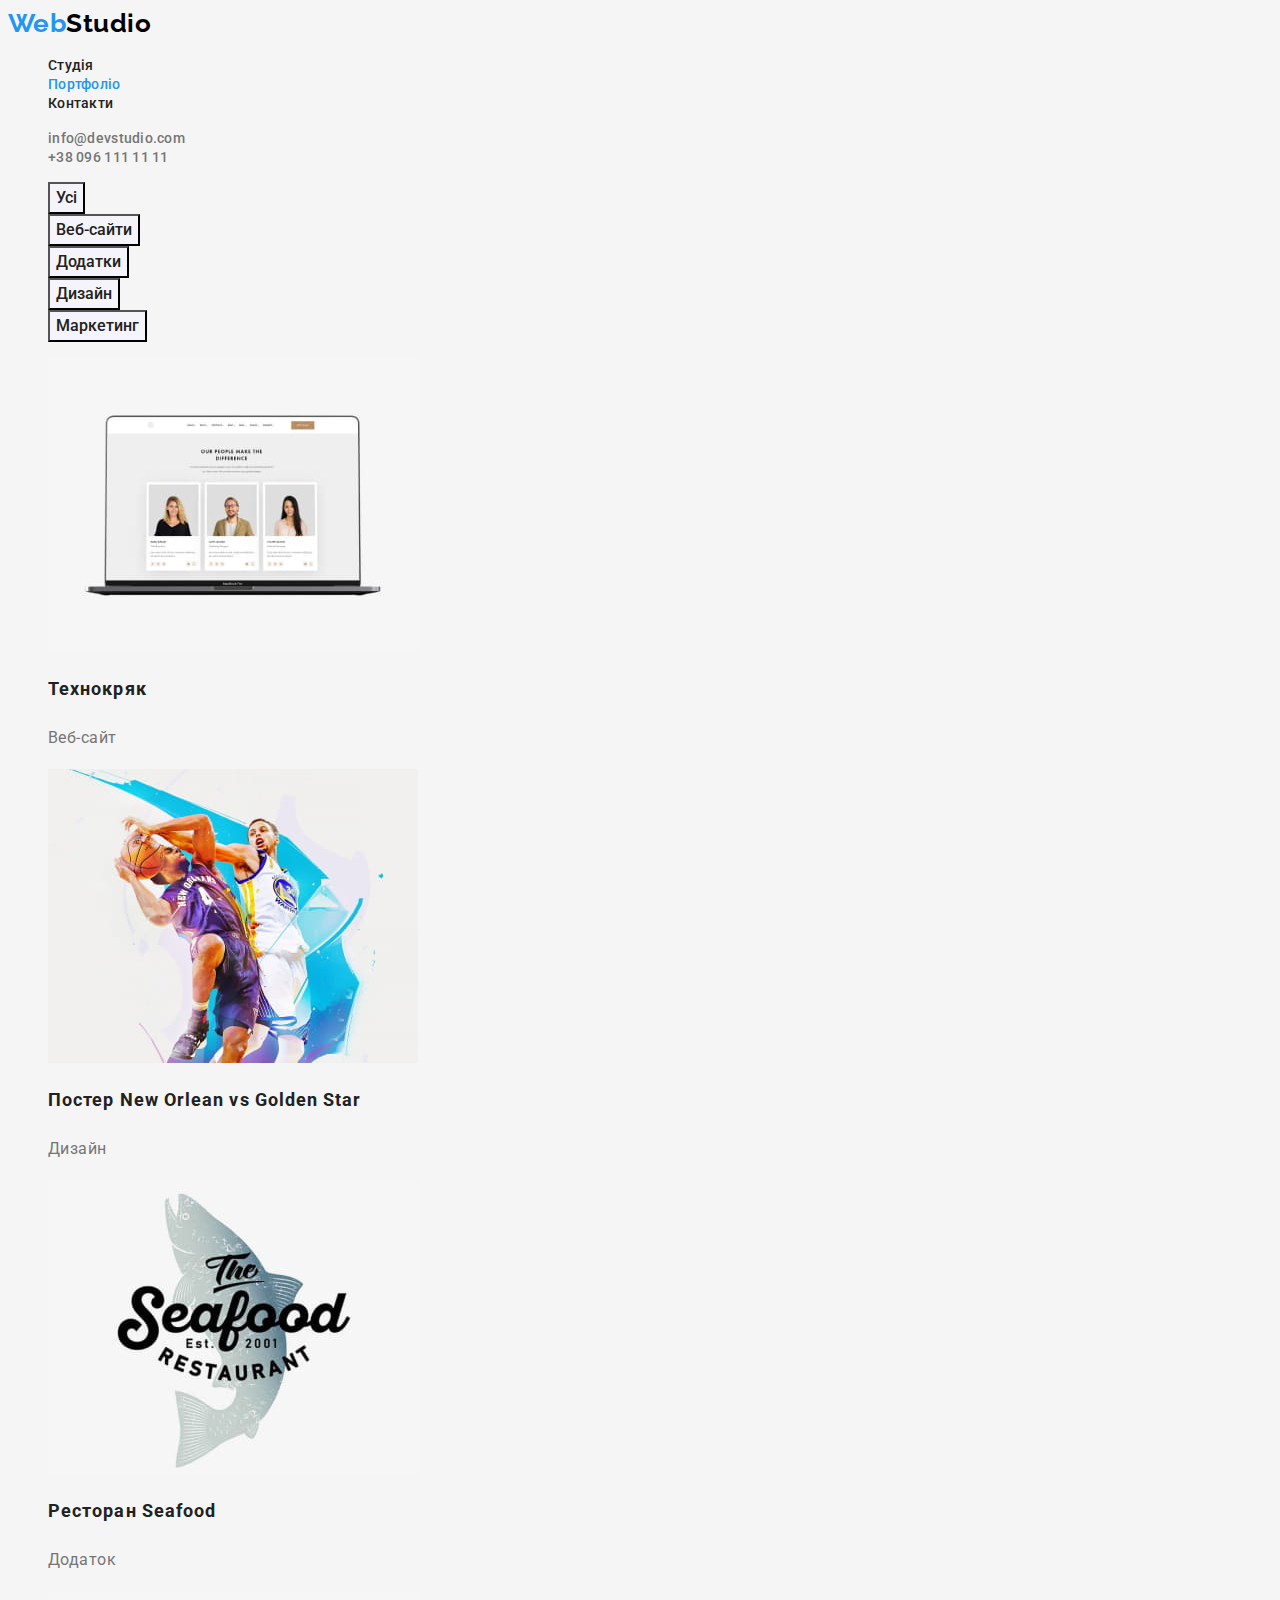
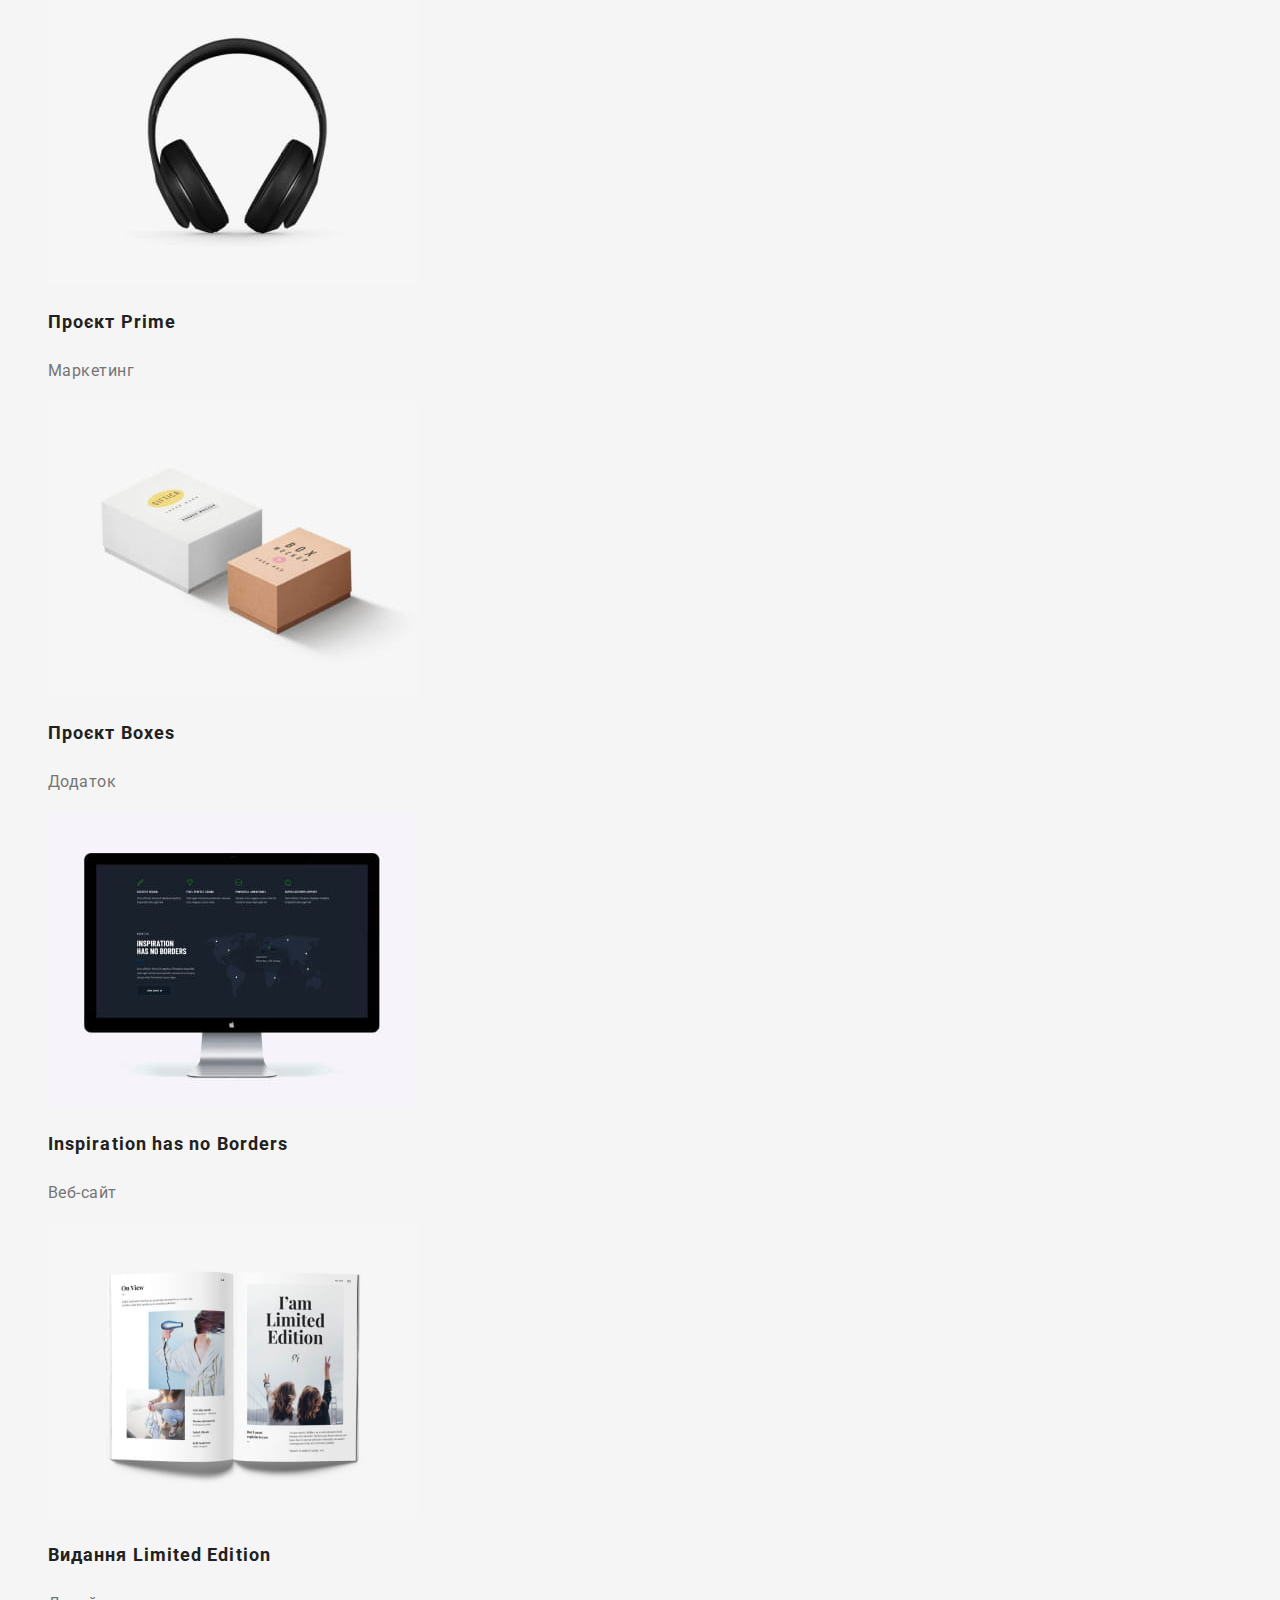
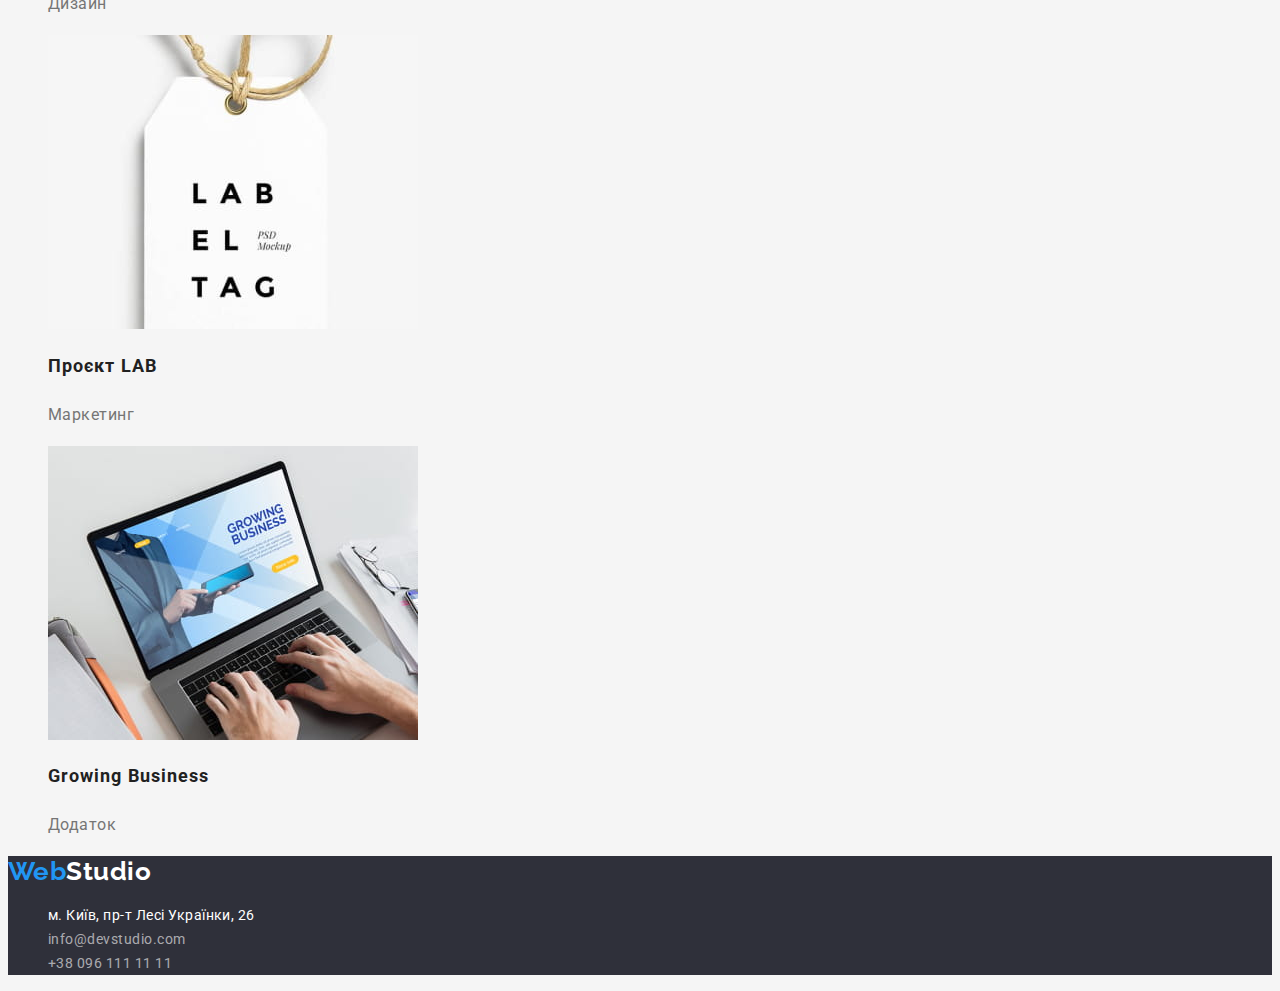
==== portfolio.html @ 8b89dbda "Initial commit" ====
<!DOCTYPE html>
<html lang="uk">
  <head>
    <meta charset="UTF-8" />
    <meta http-equiv="X-UA-Compatible" content="IE=edge" />
    <meta name="viewport" content="width=f, initial-scale=1.0" />
    <title>Document</title>

    <link
      href="https://fonts.googleapis.com/css2?family=Raleway:wght@700&family=Roboto:wght@400;500;700;900&display=swap"
      rel="stylesheet"
    />

    <link rel="stylesheet" href="./css/styles.css" />
  </head>
  <body class="page">
    <!-- header -->
    <header class="header">
      <nav class="header-nav">
        <a class="logo-header link" href="./index.html"
          >Web<span class="logo-black">Studio</span></a
        >

        <ul class="header-nav-list list">
          <li class="header-nav-item">
            <a class="header-nav-link link" href="./index.html">Студія</a>
          </li>
          <li class="header-nav-item">
            <a class="header-nav-link link current" href="./portfolio.html">Портфоліо</a>
          </li>
          <li class="header-nav-item">
            <a class="header-nav-link link" href="">Контакти</a>
          </li>
        </ul>
      </nav>

      <ul class="header-contact-list list">
        <li class="header-contact-item">
          <a class="header-contact-link link" href="info@devstudio.com">info@devstudio.com</a>
        </li>
        <li class="header-contact-item">
          <a class="header-contact-link link" href="tel:+380961111111">+38 096 111 11 11</a>
        </li>
      </ul>
    </header>

    <!-- main -->

    <main>
      <section class="portfolio-section">
        <h1 class="visually-hidden">Портфоліо</h1>
        <ul class="portfolio-btn-list list">
          <li class="portfolio-btn-item">
            <button class="portfolio-btn" type="button">Усі</button>
          </li>
          <li class="portfolio-btn-item">
            <button class="portfolio-btn" type="button">Веб-сайти</button>
          </li>
          <li class="portfolio-btn-item">
            <button class="portfolio-btn" type="button">Додатки</button>
          </li>
          <li class="portfolio-btn-item">
            <button class="portfolio-btn" type="button">Дизайн</button>
          </li>
          <li class="portfolio-btn-item">
            <button class="portfolio-btn" type="button">Маркетинг</button>
          </li>
        </ul>
        <ul class="portfolio-list list">
          <li class="portfolio-item">
            <img
              src="./images/portfolio/img-1.jpg"
              alt="Відкритий ноутбук з сайтом Технокряк"
              width="370"
              height="294"
            />
            <h2 class="portfolio-list-titel">Технокряк</h2>
            <p class="portfolio-list-text">Веб-сайт</p>
          </li>
          <li class="portfolio-item">
            <img
              src="./images/portfolio/img-2.jpg"
              alt="Хлопці грають в баскетбол"
              width="370"
              height="294"
            />
            <h2 class="portfolio-list-titel">Постер New Orlean vs Golden Star</h2>
            <p class="portfolio-list-text">Дизайн</p>
          </li>
          <li class="portfolio-item">
            <img
              src="./images/portfolio/img-3.jpg"
              alt="Логотип ресторану Seafood"
              width="370"
              height="294"
            />
            <h2 class="portfolio-list-titel">Ресторан Seafood</h2>
            <p class="portfolio-list-text">Додаток</p>
          </li>
          <li class="portfolio-item">
            <img
              src="./images/portfolio/img-4.jpg"
              alt="Чорні навушники"
              width="370"
              height="294"
            />
            <h2 class="portfolio-list-titel">Проєкт Prime</h2>
            <p class="portfolio-list-text">Маркетинг</p>
          </li>
          <li class="portfolio-item">
            <img src="./images/portfolio/img-5.jpg" alt="Дві коробки" width="370" height="294" />
            <h2 class="portfolio-list-titel">Проєкт Boxes</h2>
            <p class="portfolio-list-text">Додаток</p>
          </li>
          <li class="portfolio-item">
            <img
              src="./images/portfolio/img-6.jpg"
              alt="Монітор для компютера"
              width="370"
              height="294"
            />
            <h2 class="portfolio-list-titel">Inspiration has no Borders</h2>
            <p class="portfolio-list-text">Веб-сайт</p>
          </li>
          <li class="portfolio-item">
            <img
              src="./images/portfolio/img-7.jpg"
              alt="Відкритий журнал"
              width="370"
              height="294"
            />
            <h2 class="portfolio-list-titel">Видання Limited Edition</h2>
            <p class="portfolio-list-text">Дизайн</p>
          </li>
          <li class="portfolio-item">
            <img src="./images/portfolio/img-8.jpg" alt="Бірка" width="370" height="294" />
            <h2 class="portfolio-list-titel">Проєкт LAB</h2>
            <p class="portfolio-list-text">Маркетинг</p>
          </li>
          <li class="portfolio-item">
            <img
              src="./images/portfolio/img-9.jpg"
              alt="Чоловік працює на макбук"
              width="370"
              height="294"
            />
            <h2 class="portfolio-list-titel">Growing Business</h2>
            <p class="portfolio-list-text">Додаток</p>
          </li>
        </ul>
      </section>
    </main>

    <!-- footer -->

    <footer class="footer">
      <a class="logo-footer link" href="./index.html">Web<span class="logo-white">Studio</span></a>
      <address class="footer-contact">
        <ul class="footer-contact-list list">
          <li class="footer-contact-item">
            <a
              class="footer-contact-link address-link"
              href="https://goo.gl/maps/rwggJUQYhm4si4AN7"
              target="_blank"
              rel="noopener  noreferrer"
              >м. Київ, пр-т Лесі Українки, 26</a
            >
          </li>
          <li class="footer-contact-item">
            <a class="footer-contact-link link" href="info@devstudio.com">info@devstudio.com</a>
          </li>
          <li class="footer-contact-item">
            <a class="footer-contact-link link" href="tel:+380961111111">+38 096 111 11 11</a>
          </li>
        </ul>
      </address>
    </footer>
  </body>
</html>
---- css/styles.css ----
:root {
  /* Fonts */

  --main-font: 'Roboto', sans-serif;
  --secondary-font: 'Raleway', sans-serif;

  /* Text colors */

  --main-txt-cl: #757575;
  --titel-txt-cl: #212121;
  --accent-color: #2196f3;
  --black-logo-color: #000000;
  --white-text-color: #ffffff;
  --footer-text-color: #ffffff99;

  /* Background colors */
  --accent-bg-cl: #2f303a;
  --background-white-color: #f5f5f5;
  --background-lite-color: #f5f4fa;
}

.page {
  font-family: var(--main-font);
  letter-spacing: 0.03em;
  color: var(--titel-txt-cl);
  background-color: var(--background-white-color);
}

/* Прибираємо крапки зі списків */
.list {
  list-style: none;
}

/* Прибираєм підкреслення  */
.link {
  text-decoration: none;
}

/* Header */

.logo-header {
  font-family: var(--secondary-font);
  font-weight: 700;
  font-size: 26px;
  line-height: calc(31 / 26);
  color: var(--accent-color);
}

.logo-black {
  color: var(--black-logo-color);
}

.header-nav-link {
  font-weight: 500;
  font-size: 14px;
  line-height: calc(16 / 14);
  letter-spacing: 0.02em;
  color: var(--titel-txt-cl);
}

.header-contact-link {
  font-weight: 500;
  font-size: 14px;
  line-height: calc(16 / 14);
  letter-spacing: 0.02em;
  color: var(--main-txt-cl);
}

.header-nav-link:hover,
.header-nav-link:focus,
.header-contact-link:hover,
.header-contact-link:focus {
  color: var(--accent-color);
}

.header-nav-list .current {
  color: var(--accent-color);
}

/* main */

/* hero */
.hero {
  background-color: var(--accent-bg-cl);
}

.hero-title {
  font-weight: 900;
  font-size: 44px;
  line-height: calc(60 / 44);
  text-align: center;
  letter-spacing: 0.06em;
  text-transform: uppercase;
  color: var(--white-text-color);
}

.hero-btn {
  font-family: inherit;
  font-weight: 700;
  font-size: 16px;
  line-height: calc(30 / 16);
  letter-spacing: 0.06em;
  background-color: var(--accent-color);
  color: var(--white-text-color);
  cursor: pointer;
}

.hero-btn:hover,
.hero-btn:focus {
  background-color: var(--white-text-color);
  color: var(--accent-color);
}

/* Features */

.visually-hidden {
  position: absolute;
  width: 1px;
  height: 1px;
  margin: -1px;
  border: 0;
  padding: 0;

  white-space: nowrap;
  clip-path: inset(100%);
  clip: rect(0 0 0 0);
  overflow: hidden;
}

.features-titel {
  font-weight: 700;
  font-size: 14px;
  line-height: calc(16 / 14);
  text-transform: uppercase;
}

.features-text {
  font-size: 14px;
  line-height: calc(24 / 14);
  color: var(--main-txt-cl);
}

/* Work */

.work-titel {
  font-weight: 700;
  font-size: 36px;
  line-height: calc(42 / 36);
  color: var(--titel-txt-cl);
}

/* Team */

.section-title {
  font-weight: 700;
  font-size: 36px;
  line-height: calc(42 / 36);
  color: var(--titel-txt-cl);
}

.team-title {
  font-weight: 500;
  font-size: 16px;
  line-height: calc(19 / 16);
  color: var(--titel-txt-cl);
}

.team-text {
  line-height: calc(19 / 16);
  color: var(--main-txt-cl);
}

/* -----portfolio----- */

.portfolio-btn {
  font-family: inherit;
  font-weight: 500;
  font-size: 16px;
  line-height: calc(26 / 16);
  color: var(--titel-txt-cl);
  background-color: var(--background-lite-color);
  cursor: pointer;
}

.portfolio-btn:hover,
.portfolio-btn:focus {
  background-color: var(--accent-color);
  color: var(--white-text-color);
}

.portfolio-list-titel {
  font-weight: 700;
  font-size: 18px;
  line-height: calc(36 / 18);
  letter-spacing: 0.06em;
  color: var(--titel-txt-cl);
}

.portfolio-list-text {
  line-height: calc(30 / 16);
  color: var(--main-txt-cl);
}

/* -----footer------ */
.footer {
  background-color: var(--accent-bg-cl);
}

address {
  font-style: normal;
}

.logo-footer {
  font-family: var(--secondary-font);
  font-weight: 700;
  font-size: 26px;
  line-height: calc(31 / 26);
  color: var(--accent-color);
}

.logo-white {
  color: var(--white-text-color);
}

.footer-contact-link {
  font-size: 14px;
  line-height: calc(24 / 14);

  color: var(--footer-text-color);
}

.address-link {
  font-size: 14px;
  line-height: calc(24 / 14);
  text-decoration: none;
  color: var(--white-text-color);
}

.footer-contact-link:hover,
.footer-contact-link:focus {
  color: var(--accent-color);
}
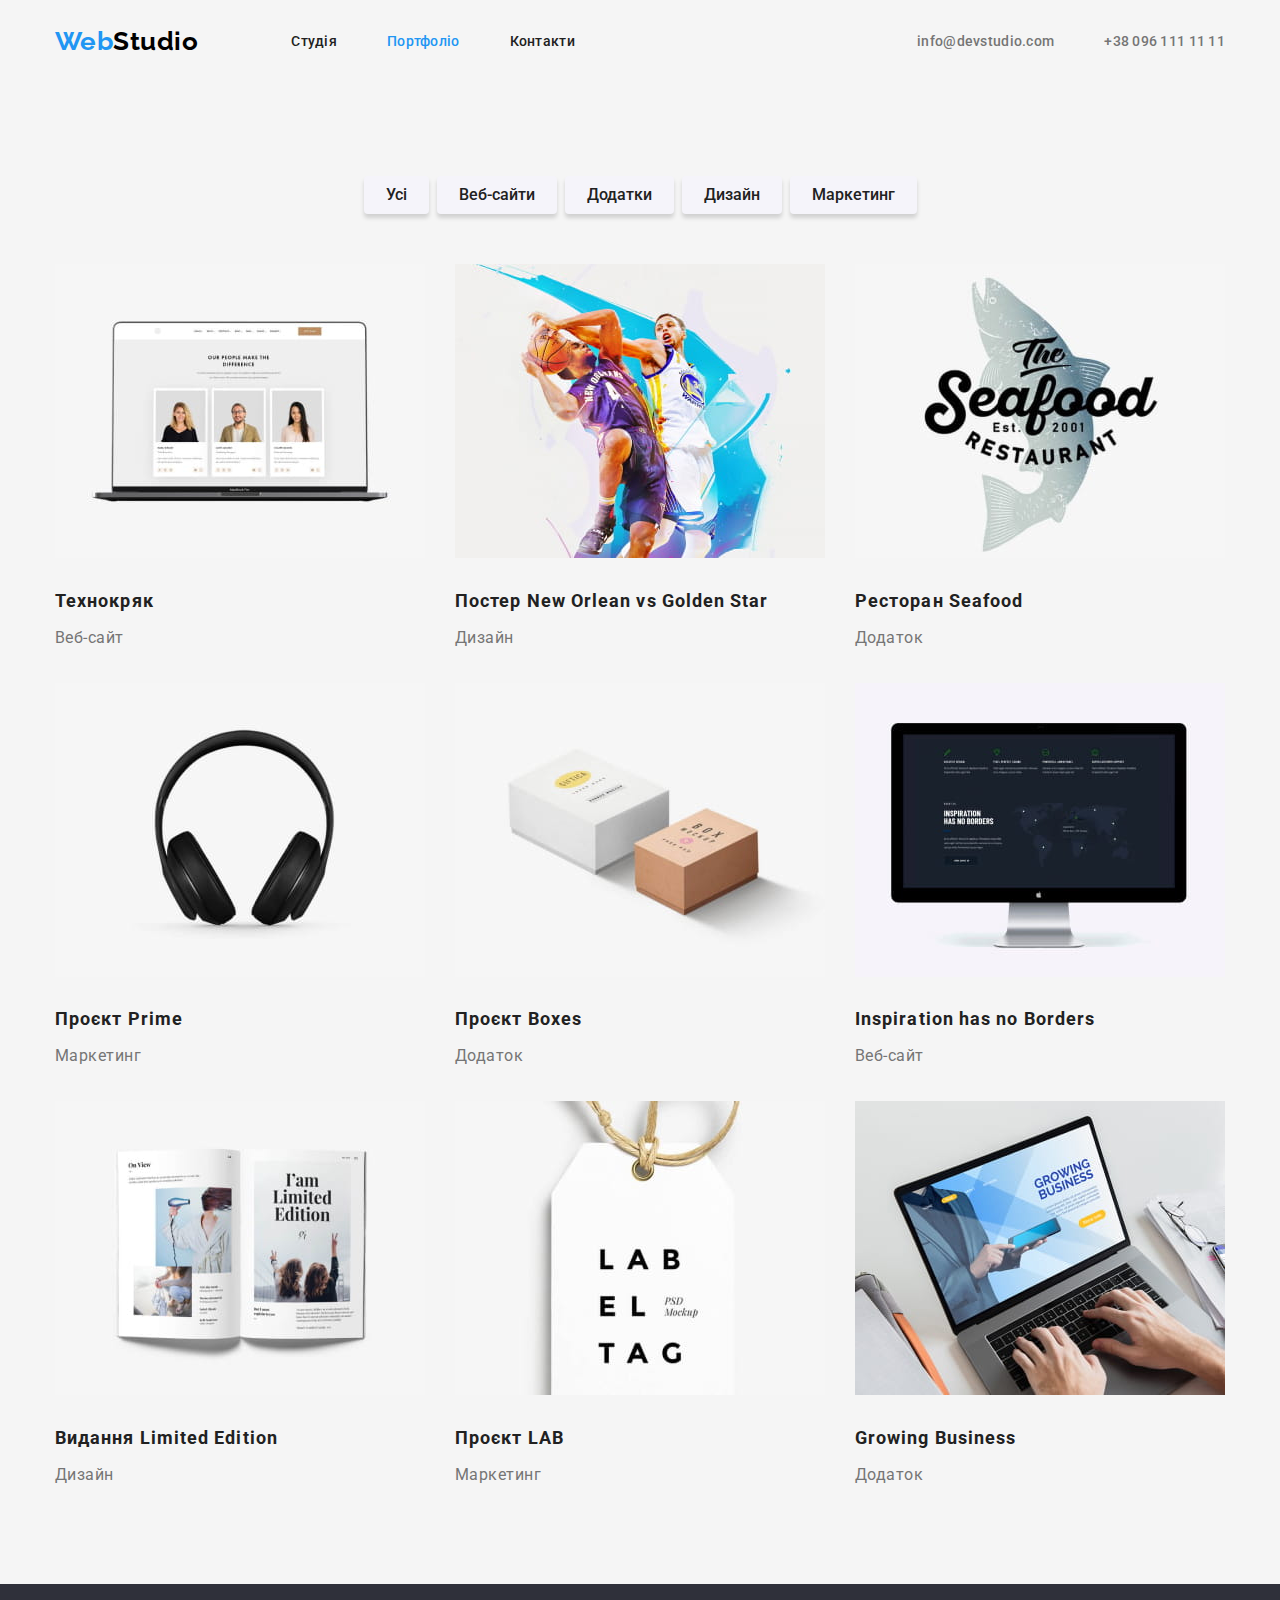
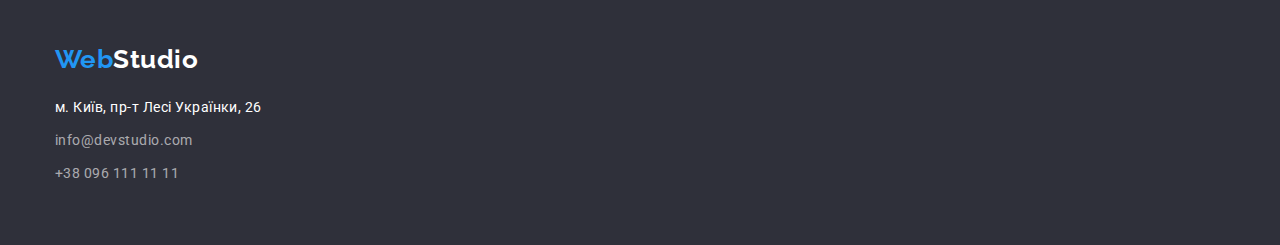
==== commit 7f7ca0a1: "Completed homework #3" ====
--- a/portfolio.html
+++ b/portfolio.html
@@ -11,169 +11,179 @@
       rel="stylesheet"
     />
 
+    <link rel="stylesheet" href="css/modern-normalize.css" />
+
     <link rel="stylesheet" href="./css/styles.css" />
   </head>
   <body class="page">
     <!-- header -->
     <header class="header">
-      <nav class="header-nav">
-        <a class="logo-header link" href="./index.html"
-          >Web<span class="logo-black">Studio</span></a
-        >
+      <div class="container header-container">
+        <nav class="header-nav">
+          <a class="logo-header link" href="./index.html"
+            >Web<span class="logo-black">Studio</span></a
+          >
 
-        <ul class="header-nav-list list">
-          <li class="header-nav-item">
-            <a class="header-nav-link link" href="./index.html">Студія</a>
+          <ul class="header-nav-list list">
+            <li class="header-nav-item">
+              <a class="header-nav-link link" href="./index.html">Студія</a>
+            </li>
+            <li class="header-nav-item">
+              <a class="header-nav-link link current" href="./portfolio.html">Портфоліо</a>
+            </li>
+            <li class="header-nav-item">
+              <a class="header-nav-link link" href="">Контакти</a>
+            </li>
+          </ul>
+        </nav>
+
+        <ul class="header-contact-list list">
+          <li class="header-contact-item">
+            <a class="header-contact-link link" href="info@devstudio.com">info@devstudio.com</a>
           </li>
-          <li class="header-nav-item">
-            <a class="header-nav-link link current" href="./portfolio.html">Портфоліо</a>
-          </li>
-          <li class="header-nav-item">
-            <a class="header-nav-link link" href="">Контакти</a>
+          <li class="header-contact-item">
+            <a class="header-contact-link link" href="tel:+380961111111">+38 096 111 11 11</a>
           </li>
         </ul>
-      </nav>
-
-      <ul class="header-contact-list list">
-        <li class="header-contact-item">
-          <a class="header-contact-link link" href="info@devstudio.com">info@devstudio.com</a>
-        </li>
-        <li class="header-contact-item">
-          <a class="header-contact-link link" href="tel:+380961111111">+38 096 111 11 11</a>
-        </li>
-      </ul>
+      </div>
     </header>
 
     <!-- main -->
 
     <main>
       <section class="portfolio-section">
-        <h1 class="visually-hidden">Портфоліо</h1>
-        <ul class="portfolio-btn-list list">
-          <li class="portfolio-btn-item">
-            <button class="portfolio-btn" type="button">Усі</button>
-          </li>
-          <li class="portfolio-btn-item">
-            <button class="portfolio-btn" type="button">Веб-сайти</button>
-          </li>
-          <li class="portfolio-btn-item">
-            <button class="portfolio-btn" type="button">Додатки</button>
-          </li>
-          <li class="portfolio-btn-item">
-            <button class="portfolio-btn" type="button">Дизайн</button>
-          </li>
-          <li class="portfolio-btn-item">
-            <button class="portfolio-btn" type="button">Маркетинг</button>
-          </li>
-        </ul>
-        <ul class="portfolio-list list">
-          <li class="portfolio-item">
-            <img
-              src="./images/portfolio/img-1.jpg"
-              alt="Відкритий ноутбук з сайтом Технокряк"
-              width="370"
-              height="294"
-            />
-            <h2 class="portfolio-list-titel">Технокряк</h2>
-            <p class="portfolio-list-text">Веб-сайт</p>
-          </li>
-          <li class="portfolio-item">
-            <img
-              src="./images/portfolio/img-2.jpg"
-              alt="Хлопці грають в баскетбол"
-              width="370"
-              height="294"
-            />
-            <h2 class="portfolio-list-titel">Постер New Orlean vs Golden Star</h2>
-            <p class="portfolio-list-text">Дизайн</p>
-          </li>
-          <li class="portfolio-item">
-            <img
-              src="./images/portfolio/img-3.jpg"
-              alt="Логотип ресторану Seafood"
-              width="370"
-              height="294"
-            />
-            <h2 class="portfolio-list-titel">Ресторан Seafood</h2>
-            <p class="portfolio-list-text">Додаток</p>
-          </li>
-          <li class="portfolio-item">
-            <img
-              src="./images/portfolio/img-4.jpg"
-              alt="Чорні навушники"
-              width="370"
-              height="294"
-            />
-            <h2 class="portfolio-list-titel">Проєкт Prime</h2>
-            <p class="portfolio-list-text">Маркетинг</p>
-          </li>
-          <li class="portfolio-item">
-            <img src="./images/portfolio/img-5.jpg" alt="Дві коробки" width="370" height="294" />
-            <h2 class="portfolio-list-titel">Проєкт Boxes</h2>
-            <p class="portfolio-list-text">Додаток</p>
-          </li>
-          <li class="portfolio-item">
-            <img
-              src="./images/portfolio/img-6.jpg"
-              alt="Монітор для компютера"
-              width="370"
-              height="294"
-            />
-            <h2 class="portfolio-list-titel">Inspiration has no Borders</h2>
-            <p class="portfolio-list-text">Веб-сайт</p>
-          </li>
-          <li class="portfolio-item">
-            <img
-              src="./images/portfolio/img-7.jpg"
-              alt="Відкритий журнал"
-              width="370"
-              height="294"
-            />
-            <h2 class="portfolio-list-titel">Видання Limited Edition</h2>
-            <p class="portfolio-list-text">Дизайн</p>
-          </li>
-          <li class="portfolio-item">
-            <img src="./images/portfolio/img-8.jpg" alt="Бірка" width="370" height="294" />
-            <h2 class="portfolio-list-titel">Проєкт LAB</h2>
-            <p class="portfolio-list-text">Маркетинг</p>
-          </li>
-          <li class="portfolio-item">
-            <img
-              src="./images/portfolio/img-9.jpg"
-              alt="Чоловік працює на макбук"
-              width="370"
-              height="294"
-            />
-            <h2 class="portfolio-list-titel">Growing Business</h2>
-            <p class="portfolio-list-text">Додаток</p>
-          </li>
-        </ul>
+        <div class="container">
+          <h1 class="visually-hidden">Портфоліо</h1>
+          <ul class="portfolio-btn-list list">
+            <li class="portfolio-btn-item">
+              <button class="portfolio-btn" type="button">Усі</button>
+            </li>
+            <li class="portfolio-btn-item">
+              <button class="portfolio-btn" type="button">Веб-сайти</button>
+            </li>
+            <li class="portfolio-btn-item">
+              <button class="portfolio-btn" type="button">Додатки</button>
+            </li>
+            <li class="portfolio-btn-item">
+              <button class="portfolio-btn" type="button">Дизайн</button>
+            </li>
+            <li class="portfolio-btn-item">
+              <button class="portfolio-btn" type="button">Маркетинг</button>
+            </li>
+          </ul>
+          <ul class="portfolio-list list">
+            <li class="portfolio-item">
+              <img
+                src="./images/portfolio/img-1.jpg"
+                alt="Відкритий ноутбук з сайтом Технокряк"
+                width="370"
+                height="294"
+              />
+              <h2 class="portfolio-list-titel">Технокряк</h2>
+              <p class="portfolio-list-text">Веб-сайт</p>
+            </li>
+            <li class="portfolio-item">
+              <img
+                src="./images/portfolio/img-2.jpg"
+                alt="Хлопці грають в баскетбол"
+                width="370"
+                height="294"
+              />
+              <h2 class="portfolio-list-titel">Постер New Orlean vs Golden Star</h2>
+              <p class="portfolio-list-text">Дизайн</p>
+            </li>
+            <li class="portfolio-item">
+              <img
+                src="./images/portfolio/img-3.jpg"
+                alt="Логотип ресторану Seafood"
+                width="370"
+                height="294"
+              />
+              <h2 class="portfolio-list-titel">Ресторан Seafood</h2>
+              <p class="portfolio-list-text">Додаток</p>
+            </li>
+            <li class="portfolio-item">
+              <img
+                src="./images/portfolio/img-4.jpg"
+                alt="Чорні навушники"
+                width="370"
+                height="294"
+              />
+              <h2 class="portfolio-list-titel">Проєкт Prime</h2>
+              <p class="portfolio-list-text">Маркетинг</p>
+            </li>
+            <li class="portfolio-item">
+              <img src="./images/portfolio/img-5.jpg" alt="Дві коробки" width="370" height="294" />
+              <h2 class="portfolio-list-titel">Проєкт Boxes</h2>
+              <p class="portfolio-list-text">Додаток</p>
+            </li>
+            <li class="portfolio-item">
+              <img
+                src="./images/portfolio/img-6.jpg"
+                alt="Монітор для компютера"
+                width="370"
+                height="294"
+              />
+              <h2 class="portfolio-list-titel">Inspiration has no Borders</h2>
+              <p class="portfolio-list-text">Веб-сайт</p>
+            </li>
+            <li class="portfolio-item">
+              <img
+                src="./images/portfolio/img-7.jpg"
+                alt="Відкритий журнал"
+                width="370"
+                height="294"
+              />
+              <h2 class="portfolio-list-titel">Видання Limited Edition</h2>
+              <p class="portfolio-list-text">Дизайн</p>
+            </li>
+            <li class="portfolio-item">
+              <img src="./images/portfolio/img-8.jpg" alt="Бірка" width="370" height="294" />
+              <h2 class="portfolio-list-titel">Проєкт LAB</h2>
+              <p class="portfolio-list-text">Маркетинг</p>
+            </li>
+            <li class="portfolio-item">
+              <img
+                src="./images/portfolio/img-9.jpg"
+                alt="Чоловік працює на макбук"
+                width="370"
+                height="294"
+              />
+              <h2 class="portfolio-list-titel">Growing Business</h2>
+              <p class="portfolio-list-text">Додаток</p>
+            </li>
+          </ul>
+        </div>
       </section>
     </main>
 
     <!-- footer -->
 
     <footer class="footer">
-      <a class="logo-footer link" href="./index.html">Web<span class="logo-white">Studio</span></a>
-      <address class="footer-contact">
-        <ul class="footer-contact-list list">
-          <li class="footer-contact-item">
-            <a
-              class="footer-contact-link address-link"
-              href="https://goo.gl/maps/rwggJUQYhm4si4AN7"
-              target="_blank"
-              rel="noopener  noreferrer"
-              >м. Київ, пр-т Лесі Українки, 26</a
-            >
-          </li>
-          <li class="footer-contact-item">
-            <a class="footer-contact-link link" href="info@devstudio.com">info@devstudio.com</a>
-          </li>
-          <li class="footer-contact-item">
-            <a class="footer-contact-link link" href="tel:+380961111111">+38 096 111 11 11</a>
-          </li>
-        </ul>
-      </address>
+      <div class="container">
+        <a class="logo-footer link" href="./index.html"
+          >Web<span class="logo-white">Studio</span></a
+        >
+        <address class="footer-contact">
+          <ul class="footer-contact-list list">
+            <li class="footer-contact-item">
+              <a
+                class="footer-contact-link address-link"
+                href="https://goo.gl/maps/rwggJUQYhm4si4AN7"
+                target="_blank"
+                rel="noopener  noreferrer"
+                >м. Київ, пр-т Лесі Українки, 26</a
+              >
+            </li>
+            <li class="footer-contact-item">
+              <a class="footer-contact-link link" href="info@devstudio.com">info@devstudio.com</a>
+            </li>
+            <li class="footer-contact-item">
+              <a class="footer-contact-link link" href="tel:+380961111111">+38 096 111 11 11</a>
+            </li>
+          </ul>
+        </address>
+      </div>
     </footer>
   </body>
 </html>
--- a/css/styles.css
+++ b/css/styles.css
@@ -26,6 +26,23 @@
   background-color: var(--background-white-color);
 }
 
+/* reset */
+ul {
+  margin: 0;
+  padding: 0;
+  list-style: none;
+}
+
+h1,
+h2,
+h3,
+h4,
+h5,
+h6,
+p {
+  margin: 0;
+}
+
 /* Прибираємо крапки зі списків */
 .list {
   list-style: none;
@@ -36,9 +53,31 @@
   text-decoration: none;
 }
 
+.container {
+  width: 1200px;
+  padding-left: 15px;
+  padding-right: 15px;
+  margin-left: auto;
+  margin-right: auto;
+}
+
+.header-container {
+  display: flex;
+  align-items: center;
+}
+
+.header-nav {
+  display: flex;
+  align-items: center;
+}
+
 /* Header */
 
 .logo-header {
+  display: block;
+  padding-top: 25px;
+  padding-bottom: 25px;
+  margin-right: 93px;
   font-family: var(--secondary-font);
   font-weight: 700;
   font-size: 26px;
@@ -50,12 +89,21 @@
   color: var(--black-logo-color);
 }
 
+.header-nav-list {
+  display: flex;
+  gap: 50px;
+  padding-top: 32px;
+  padding-bottom: 32px;
+}
+
 .header-nav-link {
   font-weight: 500;
   font-size: 14px;
   line-height: calc(16 / 14);
   letter-spacing: 0.02em;
   color: var(--titel-txt-cl);
+  padding-top: 32px;
+  padding-bottom: 32px;
 }
 
 .header-contact-link {
@@ -77,11 +125,21 @@
   color: var(--accent-color);
 }
 
+.header-contact-list {
+  display: flex;
+  margin-left: auto;
+  gap: 50px;
+  padding-top: 32px;
+  padding-bottom: 32px;
+}
+
 /* main */
 
 /* hero */
 .hero {
   background-color: var(--accent-bg-cl);
+  padding: 200px 0px;
+  text-align: center;
 }
 
 .hero-title {
@@ -92,6 +150,7 @@
   letter-spacing: 0.06em;
   text-transform: uppercase;
   color: var(--white-text-color);
+  margin-bottom: 30px;
 }
 
 .hero-btn {
@@ -103,6 +162,10 @@
   background-color: var(--accent-color);
   color: var(--white-text-color);
   cursor: pointer;
+  box-shadow: 0px 4px 4px rgba(0, 0, 0, 0.15);
+  border-radius: 4px;
+  border: none;
+  padding: 10px 32px;
 }
 
 .hero-btn:hover,
@@ -112,6 +175,17 @@
 }
 
 /* Features */
+
+.features-section {
+  background-color: var(--background-white-color);
+  padding-top: 94px;
+  padding-bottom: 94px;
+}
+
+.features-list {
+  display: flex;
+  gap: 30px;
+}
 
 .visually-hidden {
   position: absolute;
@@ -132,6 +206,7 @@
   font-size: 14px;
   line-height: calc(16 / 14);
   text-transform: uppercase;
+  margin-bottom: 10px;
 }
 
 .features-text {
@@ -142,20 +217,45 @@
 
 /* Work */
 
+.work-section {
+  background-color: var(--background-white-color);
+  padding-bottom: 94px;
+}
+
 .work-titel {
   font-weight: 700;
   font-size: 36px;
   line-height: calc(42 / 36);
   color: var(--titel-txt-cl);
+  text-align: center;
+  margin-bottom: 50px;
+}
+
+.work-list {
+  display: flex;
+  gap: 30px;
 }
 
 /* Team */
+
+.team-section {
+  background-color: var(--background-lite-color);
+  padding-bottom: 94px;
+}
 
 .section-title {
   font-weight: 700;
   font-size: 36px;
   line-height: calc(42 / 36);
   color: var(--titel-txt-cl);
+  text-align: center;
+  margin-bottom: 50px;
+  padding-top: 94px;
+}
+
+.team-list {
+  display: flex;
+  gap: 30px;
 }
 
 .team-title {
@@ -163,14 +263,31 @@
   font-size: 16px;
   line-height: calc(19 / 16);
   color: var(--titel-txt-cl);
+  margin-top: 30px;
+  margin-bottom: 10px;
+  text-align: center;
 }
 
 .team-text {
   line-height: calc(19 / 16);
   color: var(--main-txt-cl);
+  margin-bottom: 30px;
+  text-align: center;
 }
 
 /* -----portfolio----- */
+
+.portfolio-section {
+  background-color: var(--background-white-color);
+  padding-top: 94px;
+  padding-bottom: 94px;
+}
+
+.portfolio-btn-list {
+  display: flex;
+  justify-content: center;
+  gap: 8px;
+}
 
 .portfolio-btn {
   font-family: inherit;
@@ -180,6 +297,11 @@
   color: var(--titel-txt-cl);
   background-color: var(--background-lite-color);
   cursor: pointer;
+  box-shadow: 0px 4px 4px rgba(0, 0, 0, 0.15);
+  border-radius: 4px;
+  border: none;
+  padding: 6px 22px;
+  margin-bottom: 50px;
 }
 
 .portfolio-btn:hover,
@@ -188,12 +310,20 @@
   color: var(--white-text-color);
 }
 
+.portfolio-list {
+  display: flex;
+  flex-wrap: wrap;
+  gap: 30px;
+}
+
 .portfolio-list-titel {
   font-weight: 700;
   font-size: 18px;
   line-height: calc(36 / 18);
   letter-spacing: 0.06em;
   color: var(--titel-txt-cl);
+  margin-top: 20px;
+  margin-bottom: 4px;
 }
 
 .portfolio-list-text {
@@ -204,6 +334,8 @@
 /* -----footer------ */
 .footer {
   background-color: var(--accent-bg-cl);
+  padding-top: 60px;
+  padding-bottom: 60px;
 }
 
 address {
@@ -211,11 +343,13 @@
 }
 
 .logo-footer {
+  display: block;
   font-family: var(--secondary-font);
   font-weight: 700;
   font-size: 26px;
   line-height: calc(31 / 26);
   color: var(--accent-color);
+  margin-bottom: 20px;
 }
 
 .logo-white {
@@ -240,3 +374,11 @@
 .footer-contact-link:focus {
   color: var(--accent-color);
 }
+
+.footer-contact-item {
+  margin-bottom: 9px;
+}
+
+.footer-contact-item:last-child {
+  margin-bottom: 0;
+}
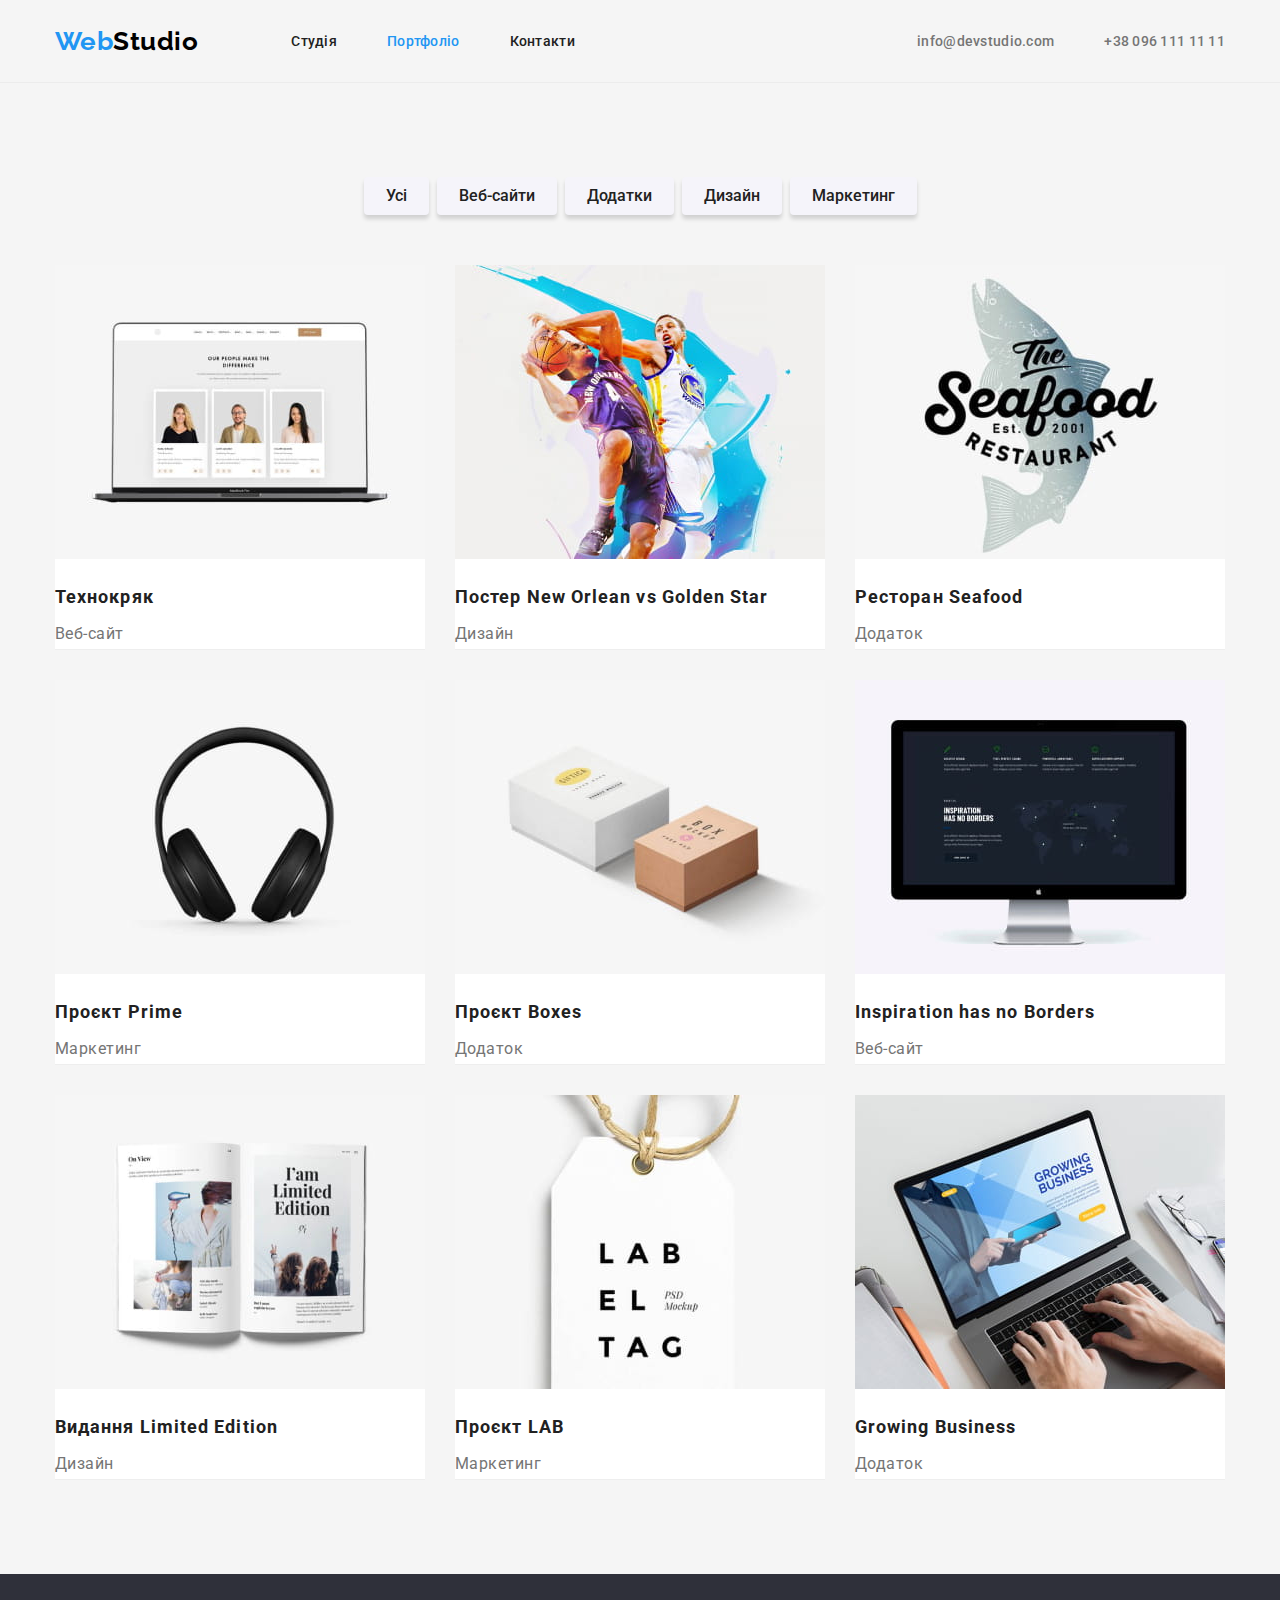
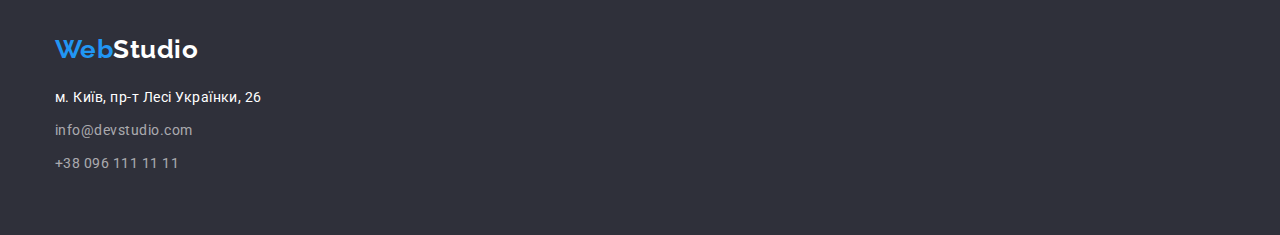
==== commit e6eb6701: "Completed homework" ====
--- a/portfolio.html
+++ b/portfolio.html
@@ -51,7 +51,7 @@
     <!-- main -->
 
     <main>
-      <section class="portfolio-section">
+      <section class="portfolio-section section">
         <div class="container">
           <h1 class="visually-hidden">Портфоліо</h1>
           <ul class="portfolio-btn-list list">
--- a/css/styles.css
+++ b/css/styles.css
@@ -24,6 +24,11 @@
   letter-spacing: 0.03em;
   color: var(--titel-txt-cl);
   background-color: var(--background-white-color);
+}
+
+.section {
+  padding-top: 94px;
+  padding-bottom: 94px;
 }
 
 /* reset */
@@ -43,6 +48,10 @@
   margin: 0;
 }
 
+img {
+  display: block;
+}
+
 /* Прибираємо крапки зі списків */
 .list {
   list-style: none;
@@ -73,6 +82,10 @@
 
 /* Header */
 
+.header {
+  border-bottom: 1px solid #ececec;
+}
+
 .logo-header {
   display: block;
   padding-top: 25px;
@@ -178,8 +191,6 @@
 
 .features-section {
   background-color: var(--background-white-color);
-  padding-top: 94px;
-  padding-bottom: 94px;
 }
 
 .features-list {
@@ -219,7 +230,6 @@
 
 .work-section {
   background-color: var(--background-white-color);
-  padding-bottom: 94px;
 }
 
 .work-titel {
@@ -240,7 +250,6 @@
 
 .team-section {
   background-color: var(--background-lite-color);
-  padding-bottom: 94px;
 }
 
 .section-title {
@@ -250,7 +259,6 @@
   color: var(--titel-txt-cl);
   text-align: center;
   margin-bottom: 50px;
-  padding-top: 94px;
 }
 
 .team-list {
@@ -279,8 +287,6 @@
 
 .portfolio-section {
   background-color: var(--background-white-color);
-  padding-top: 94px;
-  padding-bottom: 94px;
 }
 
 .portfolio-btn-list {
@@ -316,6 +322,11 @@
   gap: 30px;
 }
 
+.portfolio-item {
+  background: var(--white-text-color);
+  border-bottom: 1px solid #eeeeee;
+}
+
 .portfolio-list-titel {
   font-weight: 700;
   font-size: 18px;
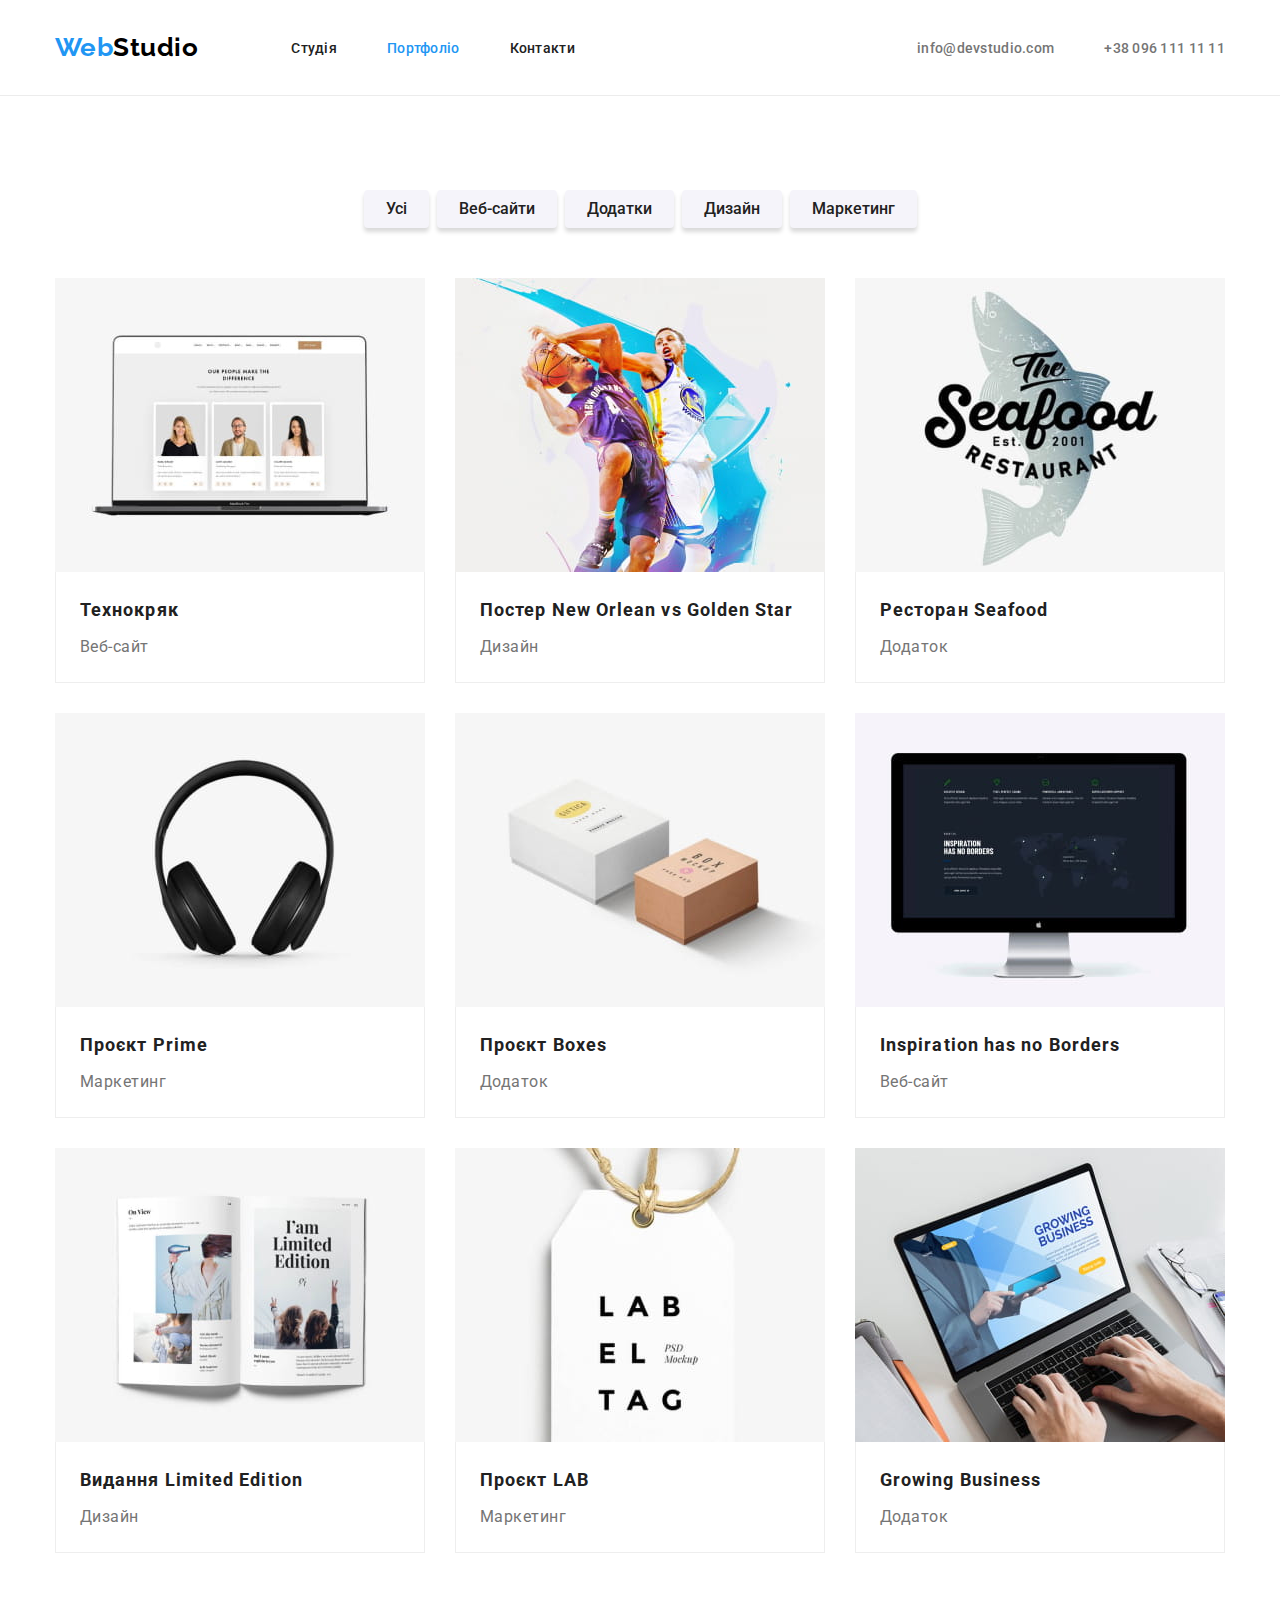
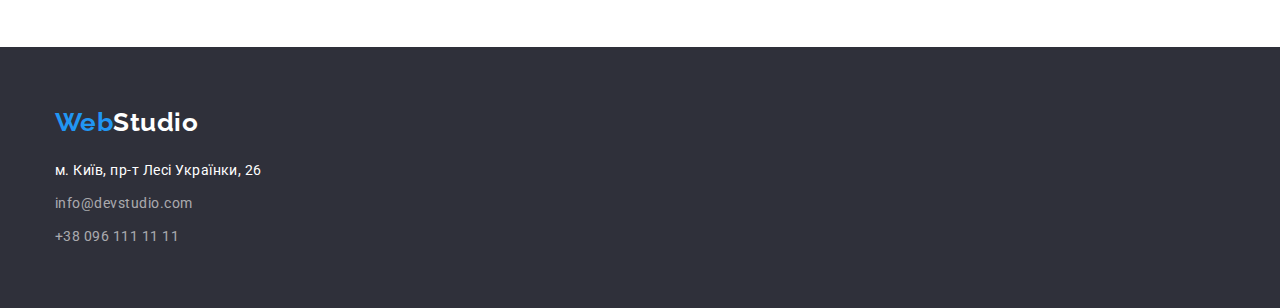
==== commit b392ec7d: "corrected homework" ====
--- a/portfolio.html
+++ b/portfolio.html
@@ -79,8 +79,10 @@
                 width="370"
                 height="294"
               />
-              <h2 class="portfolio-list-titel">Технокряк</h2>
-              <p class="portfolio-list-text">Веб-сайт</p>
+              <div class="container-portfolio-text">
+                <h2 class="portfolio-list-titel">Технокряк</h2>
+                <p class="portfolio-list-text">Веб-сайт</p>
+              </div>
             </li>
             <li class="portfolio-item">
               <img
@@ -89,8 +91,10 @@
                 width="370"
                 height="294"
               />
-              <h2 class="portfolio-list-titel">Постер New Orlean vs Golden Star</h2>
-              <p class="portfolio-list-text">Дизайн</p>
+              <div class="container-portfolio-text">
+                <h2 class="portfolio-list-titel">Постер New Orlean vs Golden Star</h2>
+                <p class="portfolio-list-text">Дизайн</p>
+              </div>
             </li>
             <li class="portfolio-item">
               <img
@@ -99,8 +103,10 @@
                 width="370"
                 height="294"
               />
-              <h2 class="portfolio-list-titel">Ресторан Seafood</h2>
-              <p class="portfolio-list-text">Додаток</p>
+              <div class="container-portfolio-text">
+                <h2 class="portfolio-list-titel">Ресторан Seafood</h2>
+                <p class="portfolio-list-text">Додаток</p>
+              </div>
             </li>
             <li class="portfolio-item">
               <img
@@ -109,13 +115,17 @@
                 width="370"
                 height="294"
               />
-              <h2 class="portfolio-list-titel">Проєкт Prime</h2>
-              <p class="portfolio-list-text">Маркетинг</p>
+              <div class="container-portfolio-text">
+                <h2 class="portfolio-list-titel">Проєкт Prime</h2>
+                <p class="portfolio-list-text">Маркетинг</p>
+              </div>
             </li>
             <li class="portfolio-item">
               <img src="./images/portfolio/img-5.jpg" alt="Дві коробки" width="370" height="294" />
-              <h2 class="portfolio-list-titel">Проєкт Boxes</h2>
-              <p class="portfolio-list-text">Додаток</p>
+              <div class="container-portfolio-text">
+                <h2 class="portfolio-list-titel">Проєкт Boxes</h2>
+                <p class="portfolio-list-text">Додаток</p>
+              </div>
             </li>
             <li class="portfolio-item">
               <img
@@ -124,8 +134,10 @@
                 width="370"
                 height="294"
               />
-              <h2 class="portfolio-list-titel">Inspiration has no Borders</h2>
-              <p class="portfolio-list-text">Веб-сайт</p>
+              <div class="container-portfolio-text">
+                <h2 class="portfolio-list-titel">Inspiration has no Borders</h2>
+                <p class="portfolio-list-text">Веб-сайт</p>
+              </div>
             </li>
             <li class="portfolio-item">
               <img
@@ -134,13 +146,17 @@
                 width="370"
                 height="294"
               />
-              <h2 class="portfolio-list-titel">Видання Limited Edition</h2>
-              <p class="portfolio-list-text">Дизайн</p>
+              <div class="container-portfolio-text">
+                <h2 class="portfolio-list-titel">Видання Limited Edition</h2>
+                <p class="portfolio-list-text">Дизайн</p>
+              </div>
             </li>
             <li class="portfolio-item">
               <img src="./images/portfolio/img-8.jpg" alt="Бірка" width="370" height="294" />
-              <h2 class="portfolio-list-titel">Проєкт LAB</h2>
-              <p class="portfolio-list-text">Маркетинг</p>
+              <div class="container-portfolio-text">
+                <h2 class="portfolio-list-titel">Проєкт LAB</h2>
+                <p class="portfolio-list-text">Маркетинг</p>
+              </div>
             </li>
             <li class="portfolio-item">
               <img
@@ -149,8 +165,10 @@
                 width="370"
                 height="294"
               />
-              <h2 class="portfolio-list-titel">Growing Business</h2>
-              <p class="portfolio-list-text">Додаток</p>
+              <div class="container-portfolio-text">
+                <h2 class="portfolio-list-titel">Growing Business</h2>
+                <p class="portfolio-list-text">Додаток</p>
+              </div>
             </li>
           </ul>
         </div>
--- a/css/styles.css
+++ b/css/styles.css
@@ -23,7 +23,6 @@
   font-family: var(--main-font);
   letter-spacing: 0.03em;
   color: var(--titel-txt-cl);
-  background-color: var(--background-white-color);
 }
 
 .section {
@@ -84,12 +83,12 @@
 
 .header {
   border-bottom: 1px solid #ececec;
+  padding-top: 32px;
+  padding-bottom: 32px;
 }
 
 .logo-header {
   display: block;
-  padding-top: 25px;
-  padding-bottom: 25px;
   margin-right: 93px;
   font-family: var(--secondary-font);
   font-weight: 700;
@@ -105,21 +104,19 @@
 .header-nav-list {
   display: flex;
   gap: 50px;
-  padding-top: 32px;
-  padding-bottom: 32px;
 }
 
 .header-nav-link {
+  display: block;
   font-weight: 500;
   font-size: 14px;
   line-height: calc(16 / 14);
   letter-spacing: 0.02em;
   color: var(--titel-txt-cl);
-  padding-top: 32px;
-  padding-bottom: 32px;
 }
 
 .header-contact-link {
+  display: block;
   font-weight: 500;
   font-size: 14px;
   line-height: calc(16 / 14);
@@ -142,8 +139,6 @@
   display: flex;
   margin-left: auto;
   gap: 50px;
-  padding-top: 32px;
-  padding-bottom: 32px;
 }
 
 /* main */
@@ -196,6 +191,10 @@
 .features-list {
   display: flex;
   gap: 30px;
+}
+
+.features-item {
+  width: 270px;
 }
 
 .visually-hidden {
@@ -230,6 +229,7 @@
 
 .work-section {
   background-color: var(--background-white-color);
+  padding-top: 0px;
 }
 
 .work-titel {
@@ -264,6 +264,10 @@
 .team-list {
   display: flex;
   gap: 30px;
+}
+.container-team-text {
+  padding-top: 30px;
+  padding-bottom: 30px;
 }
 
 .team-title {
@@ -271,7 +275,6 @@
   font-size: 16px;
   line-height: calc(19 / 16);
   color: var(--titel-txt-cl);
-  margin-top: 30px;
   margin-bottom: 10px;
   text-align: center;
 }
@@ -279,20 +282,16 @@
 .team-text {
   line-height: calc(19 / 16);
   color: var(--main-txt-cl);
-  margin-bottom: 30px;
   text-align: center;
 }
 
 /* -----portfolio----- */
-
-.portfolio-section {
-  background-color: var(--background-white-color);
-}
 
 .portfolio-btn-list {
   display: flex;
   justify-content: center;
   gap: 8px;
+  margin-bottom: 50px;
 }
 
 .portfolio-btn {
@@ -307,7 +306,6 @@
   border-radius: 4px;
   border: none;
   padding: 6px 22px;
-  margin-bottom: 50px;
 }
 
 .portfolio-btn:hover,
@@ -316,6 +314,13 @@
   color: var(--white-text-color);
 }
 
+.container-portfolio-text {
+  padding: 20px 24px;
+  border-right: 1px solid #eeeeee;
+  border-left: 1px solid #eeeeee;
+  border-bottom: 1px solid #eeeeee;
+}
+
 .portfolio-list {
   display: flex;
   flex-wrap: wrap;
@@ -324,7 +329,6 @@
 
 .portfolio-item {
   background: var(--white-text-color);
-  border-bottom: 1px solid #eeeeee;
 }
 
 .portfolio-list-titel {
@@ -333,7 +337,6 @@
   line-height: calc(36 / 18);
   letter-spacing: 0.06em;
   color: var(--titel-txt-cl);
-  margin-top: 20px;
   margin-bottom: 4px;
 }
 
